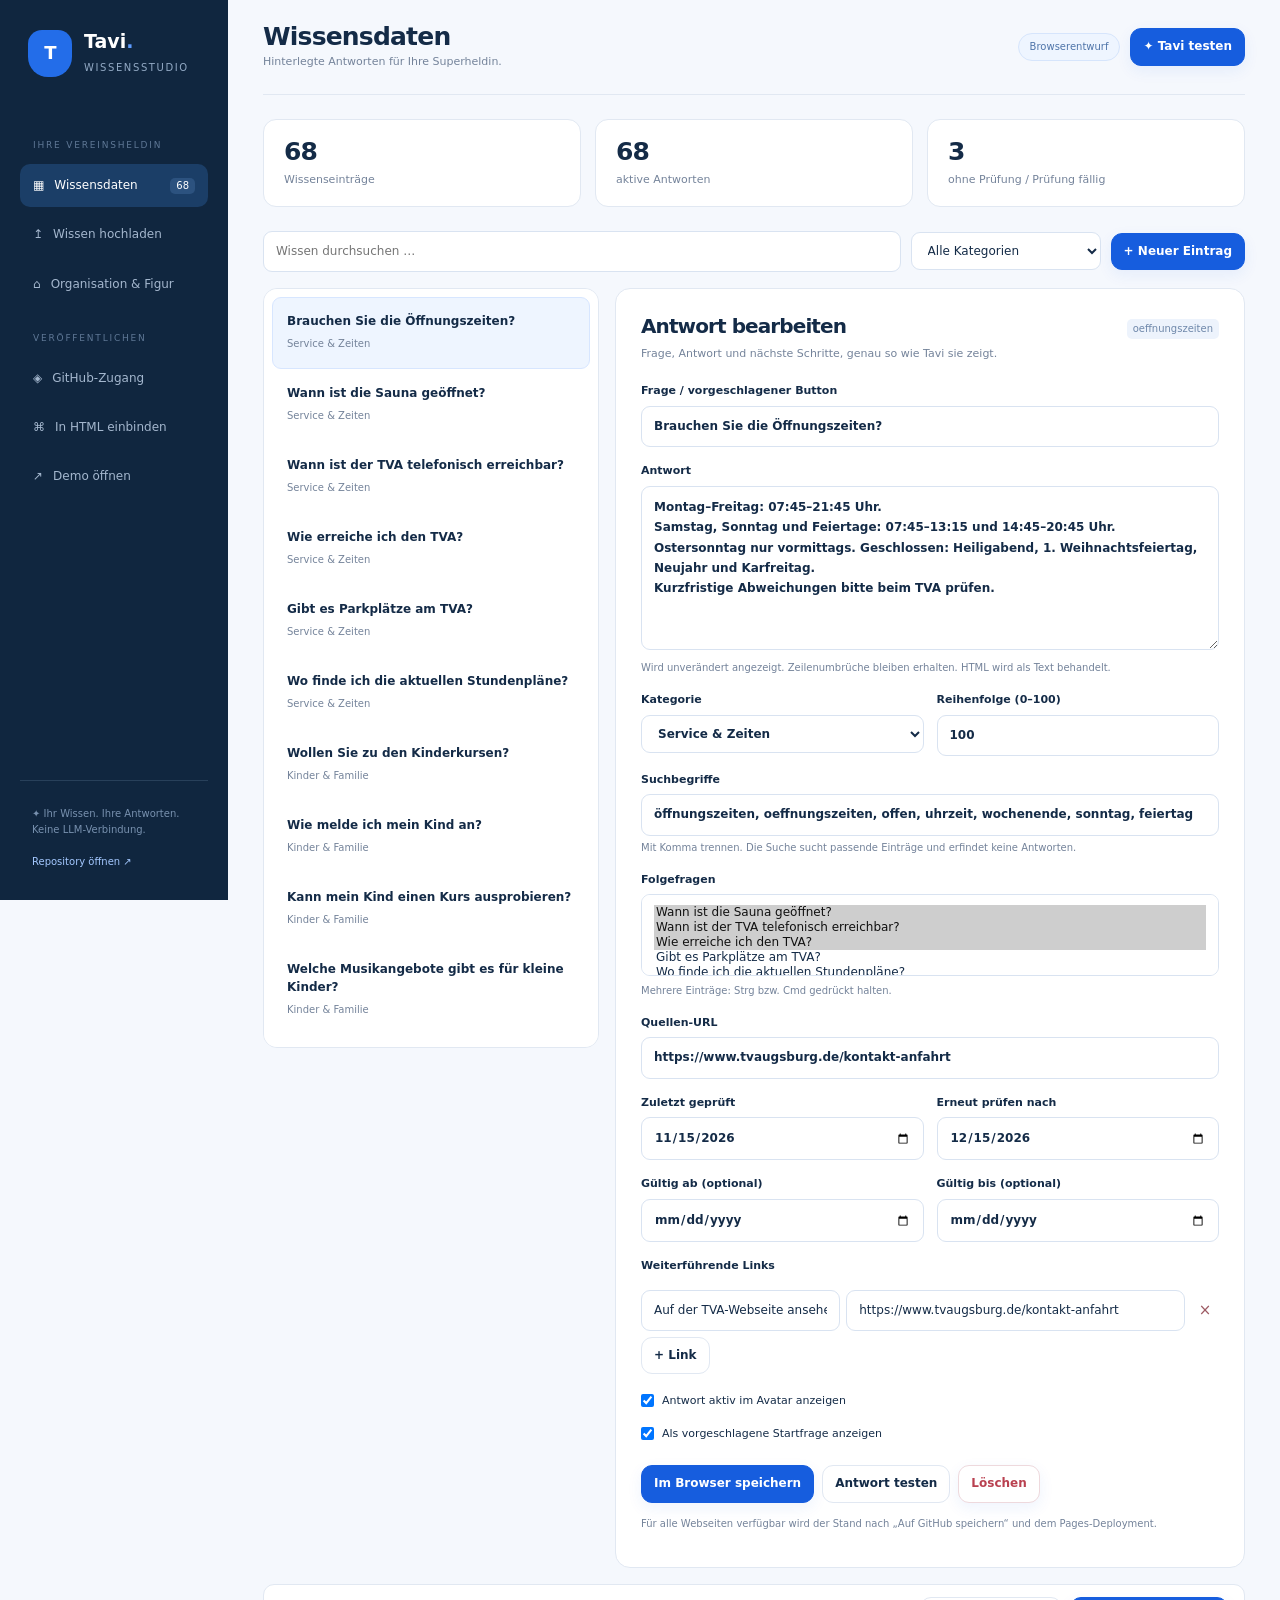
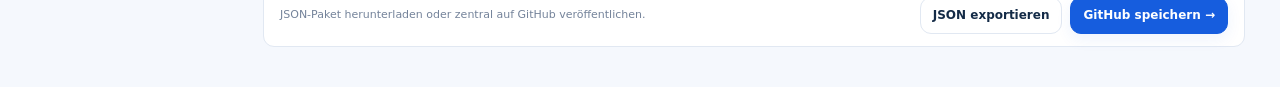
==== admin.html @ c57b348d "Strengthen only Tavi's walking colors and opacity while preserving the standing artwork" ====
<!doctype html>
<html lang="de"><head><meta charset="utf-8"><meta name="viewport" content="width=device-width,initial-scale=1"><meta name="theme-color" content="#10263f"><meta name="referrer" content="no-referrer"><meta name="robots" content="noindex,nofollow"><title>Tavi · Wissensstudio</title><link rel="stylesheet" href="app.css"><script defer src="knowledge-core.js"></script><script defer src="knowledge/tva.bundle.js"></script><script defer src="github-publisher.js"></script><script defer src="avatar.js?v=tavi-motion-10" data-manual="true"></script><script defer src="admin.js"></script></head><body>
<div class="studio"><aside class="sidebar"><a class="brand" href="index.html"><span class="brandmark">T</span><span><strong>Tavi<span style="color:#5e9cff">.</span></strong><small>Wissensstudio</small></span></a><div class="side-label">Ihre Vereinsheldin</div><button class="sidebtn active" data-tab="knowledge">▦ <span>Wissensdaten</span><span class="count" id="side-count">68</span></button><button class="sidebtn" data-tab="import">↥ <span>Wissen hochladen</span></button><button class="sidebtn" data-tab="organization">⌂ <span>Organisation & Figur</span></button><div class="side-label">Veröffentlichen</div><button class="sidebtn" data-tab="github">◈ <span>GitHub-Zugang</span></button><button class="sidebtn" data-tab="embed">⌘ <span>In HTML einbinden</span></button><a class="sidebtn" href="index.html">↗ <span>Demo öffnen</span></a><div class="sidebottom">✦ Ihr Wissen. Ihre Antworten.<br>Keine LLM-Verbindung.<br><br><a href="https://github.com/galgental9ps-png/chatavatar-databank" target="_blank" rel="noopener noreferrer">Repository öffnen ↗</a></div></aside>
<main class="studiomain"><header class="studiohead"><div><h1 id="view-title">Wissensdaten</h1><p>Hinterlegte Antworten für Ihre Superheldin.</p></div><div style="display:flex;align-items:center;gap:10px"><span class="status" id="save-status">Browserentwurf</span><button class="btn small" id="open-preview">✦ Tavi testen</button></div></header>
<div class="notice draft-banner" id="draft-banner" hidden><span>Ein gespeicherter Browserentwurf ist vorhanden.</span><button class="btn small secondary" id="restore-draft">Wiederherstellen</button><button class="btn small secondary" id="discard-draft">Verwerfen</button></div><div class="notice warn" id="startup-warning" hidden></div>
<section class="view" data-view="knowledge"><div class="studio-stats"><div class="metric"><strong id="total-count">–</strong><small>Wissenseinträge</small></div><div class="metric"><strong id="active-count">–</strong><small>aktive Antworten</small></div><div class="metric"><strong id="review-count">–</strong><small>ohne Prüfung / Prüfung fällig</small></div></div>
<div class="toolbar"><input id="entry-search" type="search" placeholder="Wissen durchsuchen …" aria-label="Wissen durchsuchen"><select id="category-filter" aria-label="Kategorie filtern"></select><button class="btn small" id="new-entry">+ Neuer Eintrag</button></div><div class="editor-grid"><div class="entry-list" id="entry-list" aria-label="Wissenseinträge"></div><div class="card"><form class="entryform" id="entry-form"><div style="display:flex;align-items:center;justify-content:space-between;gap:12px"><h2>Antwort bearbeiten</h2><span class="tag" id="entry-id"></span></div><p class="micro" style="margin-bottom:20px">Frage, Antwort und nächste Schritte, genau so wie Tavi sie zeigt.</p>
<label>Frage / vorgeschlagener Button<input class="field" name="question" maxlength="220" required></label><label>Antwort<textarea class="field" name="answer" maxlength="12000" required rows="7"></textarea><span class="hint">Wird unverändert angezeigt. Zeilenumbrüche bleiben erhalten. HTML wird als Text behandelt.</span></label><div class="row"><label>Kategorie<select name="category" class="field"></select></label><label>Reihenfolge (0–100)<input class="field" name="priority" type="number" min="0" max="100"></label></div><label>Suchbegriffe<input class="field" name="keywords" placeholder="Kinder, Anmeldung, Schnuppern"><span class="hint">Mit Komma trennen. Die Suche sucht passende Einträge und erfindet keine Antworten.</span></label><label>Folgefragen<select class="field" name="suggestions" multiple size="4"></select><span class="hint">Mehrere Einträge: Strg bzw. Cmd gedrückt halten.</span></label><label>Quellen-URL<input class="field" name="sourceUrl" type="url" placeholder="https://…"></label><div class="row"><label>Zuletzt geprüft<input class="field" name="verifiedAt" type="date"></label><label>Erneut prüfen nach<input class="field" name="reviewAfter" type="date"></label></div><div class="row"><label>Gültig ab (optional)<input class="field" name="validFrom" type="date"></label><label>Gültig bis (optional)<input class="field" name="validUntil" type="date"></label></div><label>Weiterführende Links</label><div id="entry-links"></div><button class="btn small secondary" type="button" id="add-link">+ Link</button><label class="check" style="margin-top:18px"><input type="checkbox" name="enabled"> Antwort aktiv im Avatar anzeigen</label><label class="check"><input type="checkbox" name="featured"> Als vorgeschlagene Startfrage anzeigen</label><div class="formactions"><button class="btn small" type="submit">Im Browser speichern</button><button class="btn small secondary" id="test-entry" type="button">Antwort testen</button><button class="btn small danger" id="delete-entry" type="button">Löschen</button></div><p class="hint" style="margin-top:13px">Für alle Webseiten verfügbar wird der Stand nach „Auf GitHub speichern“ und dem Pages-Deployment.</p></form></div></div><div class="previewbar"><span>JSON-Paket herunterladen oder zentral auf GitHub veröffentlichen.</span><div style="display:flex;gap:8px"><button class="btn small secondary" id="export-knowledge">JSON exportieren</button><button class="btn small" data-goto="github">GitHub speichern →</button></div></div></section>
<section class="view" data-view="import" hidden><div class="card widecard"><p class="kicker">Ihr Wissen kommt hier rein</p><h2>Wissensdaten hochladen</h2><p>Laden Sie ein von ChatGPT vorbereitetes Wissenspaket oder eigene Inhalte. Alles wird zunächst lokal im Browser verarbeitet.</p><label class="importzone" id="drop-zone"><span>↥</span><strong>Datei hier ablegen oder auswählen</strong><small>JSON · Markdown · TXT · CSV, maximal 4 MB je Datei</small><input id="import-file" type="file" accept=".json,.md,.markdown,.txt,.csv" multiple></label><div class="notice">Ein JSON-Paket ersetzt den aktuellen Entwurf. Markdown, TXT und CSV ergänzen neue Einträge in „Importierte Inhalte“. Diese sind zunächst deaktiviert: Prüfen und aktivieren Sie sie im Editor.</div><h3>So versteht Tavi Ihre Texte</h3><p>Markdown: Jede Überschrift wird eine Frage; der folgende Text wird die Antwort. CSV braucht die Spalten <strong>Frage</strong> und <strong>Antwort</strong>, optional <strong>Quelle</strong>. JSON bietet das komplette Paket mit Kategorien, Folgefragen und Quellen.</p><p>PDF und Word bitte zuerst als Text exportieren. Die Schnittstelle liest keine beliebigen Dokumente mit KI aus.</p><div class="actions"><a class="btn secondary small" href="knowledge/import-vorlage.md" download>Markdown-Vorlage ↓</a><a class="btn secondary small" href="knowledge/import-vorlage.csv" download>CSV-Vorlage ↓</a><a class="btn secondary small" href="knowledge/firma-vorlage.json" download>Firmenpaket-Vorlage ↓</a><a class="btn secondary small" href="docs/WISSEN-ERSTELLEN.md" download>Auftrag für ChatGPT ↓</a></div><h3>Wissenspaket als Rohdaten bearbeiten</h3><p>Für komplette, bereits vorbereitete JSON-Pakete. Es wird vor der Übernahme validiert.</p><label class="micro" for="raw-json">JSON-Wissenspaket</label><textarea id="raw-json" class="field" rows="9" spellcheck="false" placeholder='{"schemaVersion":1,…}'></textarea><div class="actions"><button class="btn small secondary" id="load-raw">Aktuelles JSON einfügen</button><button class="btn small" id="apply-raw">JSON übernehmen</button></div></div></section>
<section class="view" data-view="organization" hidden><div class="card widecard"><p class="kicker">Für Vereine und Unternehmen</p><h2>Organisation & Figur</h2><p>Jedes Wissenspaket bringt Namen, Begrüßung, Kategorien und passende Antworten mit.</p><form id="organization-form" class="settings-form"><div class="row"><label>Name der Organisation<input class="field" name="name" required maxlength="200"></label><label>Kurzname<input class="field" name="shortName" required maxlength="40"></label></div><label>Offizielle Webseite<input class="field" name="website" type="url"></label><div class="row"><label>Name der Heldin<input class="field" name="avatarName" required maxlength="80"></label><label>Untertitel<input class="field" name="subtitle" maxlength="120"></label></div><label>Oberflächenfarbe<input class="field" name="color" type="color" style="height:44px;width:100px"></label><p class="hint">Die TVA-Figur selbst ist in den Vereinsfarben Blau und Weiß gestaltet.</p><label>Begrüßung<textarea class="field" name="greeting" rows="3" maxlength="1000"></textarea></label><label>Text, wenn kein passendes Wissen gefunden wird<textarea class="field" name="fallback" rows="3" maxlength="1000"></textarea></label><button class="btn small" type="submit">Organisation im Browser speichern</button></form><h3>Eigene Kategorie ergänzen</h3><form id="new-category-form" style="display:flex;gap:10px"><input class="field" name="label" required placeholder="z. B. Veranstaltungen" maxlength="80" aria-label="Name der neuen Kategorie"><button class="btn small" type="submit">Hinzufügen</button></form></div></section>
<section class="view" data-view="github" hidden><div class="splitcards"><div class="card"><p class="kicker">Zentral für alle Einbindungen</p><h2>GitHub-Zugang</h2><p>Die Verwaltungsseite ist ein statischer Editor. Erst Ihr GitHub-Zugang erlaubt es, den zentralen Wissensstand zu verändern. Webseitenbesucher können keine Daten überschreiben.</p><form id="github-form" class="settings-form"><label>Repository<input class="field" id="github-repo" value="galgental9ps-png/chatavatar-databank" required autocomplete="off" spellcheck="false"></label><label>Branch<input class="field" id="github-branch" value="main" required autocomplete="off" spellcheck="false"></label><label>GitHub-Zugangstoken<input class="field" id="github-token" type="password" required autocomplete="off" spellcheck="false" placeholder="Fine-grained Personal Access Token"><span class="hint">Nur für dieses Repository, Berechtigung „Contents: Read and write“. Der Token bleibt nur im Arbeitsspeicher und wird beim Trennen bzw. Schließen der Seite verworfen.</span></label><div class="formactions"><button class="btn small" type="submit">Verbinden & GitHub laden</button><button class="btn small secondary" type="button" id="disconnect-github">Trennen</button></div></form><div class="notice" id="github-status">Noch nicht verbunden. Ihr lokaler Entwurf ist unabhängig davon bearbeitbar.</div><button class="btn" id="publish-github" disabled>Auf GitHub speichern ↗</button><p class="hint" style="margin-top:12px">Schreibt JSON und Offlinepaket gemeinsam in einen Commit. Danach benötigt GitHub Pages Zeit für die Veröffentlichung. Bereits offene Webseiten bitte neu laden.</p></div><div class="card"><h2>Einmal einrichten</h2><ol class="helpsteps"><li><span class="stepnum">1</span><span>In GitHub einen <a href="https://github.com/settings/personal-access-tokens/new" target="_blank" rel="noopener noreferrer">Fine-grained Personal Access Token</a> anlegen. Nur „chatavatar-databank“ auswählen und unter Repository permissions „Contents: Read and write“ setzen.</span></li><li><span class="stepnum">2</span><span>Hier verbinden. Dabei wird die aktuelle Wissensdatei geladen. Vorhandene lokale Änderungen können Sie zuvor als JSON sichern.</span></li><li><span class="stepnum">3</span><span>Wissen bearbeiten oder importieren, Antworten testen und „Auf GitHub speichern“ anklicken.</span></li><li><span class="stepnum">4</span><span>Unter <a href="https://github.com/galgental9ps-png/chatavatar-databank/settings/pages" target="_blank" rel="noopener noreferrer">Repository → Settings → Pages</a> als Quelle <strong>GitHub Actions</strong> wählen. Der mitgelieferte Pages-Workflow veröffentlicht nach erfolgreichen Tests bei jedem Push auf <strong>main</strong>. Danach den von GitHub angezeigten Seitenlink benutzen.</span></li></ol><div class="notice warn">Diese Datenbank ist öffentlich. Veröffentlichen Sie hier ausschließlich Antworten und Dateien, die Websitebesucher lesen dürfen. Der GitHub-Token bleibt im Arbeitsspeicher des Editors; er gehört niemals in den Einbindungscode.</div><p class="micro">Sie können das JSON auch exportieren und über GitHubs Dateiupload austauschen. Für einen lokalen Start ist kein Token erforderlich.</p><a class="btn small secondary" href="https://github.com/galgental9ps-png/chatavatar-databank/upload/main/knowledge" target="_blank" rel="noopener noreferrer">Datei auf GitHub hochladen ↗</a></div></div></section>
<section class="view" data-view="embed" hidden><div class="card widecard"><p class="kicker">Eine Schnittstelle, viele Webseiten</p><h2>Die Heldin in HTML einbinden</h2><p>Geben Sie die öffentliche Basisadresse Ihres bereitgestellten Chatavatar-Ordners ein. Der abschließende Schrägstrich wird automatisch ergänzt.</p><label class="micro" for="embed-base">Öffentliche Basis-URL</label><input class="field" id="embed-base" type="url" value="https://galgental9ps-png.github.io/chatavatar-databank/"><p class="hint">Erst nach aktiviertem GitHub Pages erreichbar. Alternativ können Sie den Ordner auf Ihrem eigenen Webserver hosten.</p><h3>Vor dem schließenden &lt;/body&gt; einfügen</h3><pre class="helpcopy" id="embed-snippet"></pre><button class="btn small" id="copy-embed">Code kopieren</button><h3>Wissensdatei und Schnittstelle</h3><p>Standardmäßig lädt das Widget <code>knowledge/tva.json</code> relativ zum Script. Eine andere Organisation binden Sie mit <code>data-knowledge="https://…/firma.json"</code> ein. Die JSON-Datei muss öffentlich lesbar sein; bei einer anderen Domain muss der Server CORS erlauben.</p><pre class="helpcopy" id="embed-custom"></pre><h3>Direkt in JavaScript steuern</h3><pre class="helpcopy">// Nach dem Laden:
ChatAvatar.instance.open();
ChatAvatar.instance.answer('oeffnungszeiten');
// Eigenes geprüftes Paket in der laufenden Figur testen:
ChatAvatar.instance.setKnowledge(meinWissenspaket);</pre><p>Die Figur nutzt Shadow DOM und verändert keine Styles Ihrer Webseite. Sie ist ziehbar, läuft am unteren Seitenrand, zeigt Sprechblasen und stoppt beim geöffneten Antwortfenster. „Pause“, Ausblenden und reduzierte Bewegung werden unterstützt.</p><div class="actions"><a class="btn secondary small" href="embed-beispiel.html" target="_blank">Einbindungsbeispiel öffnen ↗</a><a class="btn secondary small" href="https://github.com/galgental9ps-png/chatavatar-databank/archive/refs/heads/main.zip">Gesamten Ordner laden ↓</a></div></div></section>
</main></div><div class="toast" id="toast" role="status" hidden></div></body></html>
---- app.css ----
:root{--blue:#165dde;--navy:#142b47;--muted:#74839a;--line:#e1e8f2;--bg:#f5f8fd;--white:#fff;font:15px/1.6 Inter,"Segoe UI",system-ui,sans-serif;color:var(--navy);background:var(--bg);font-synthesis:none}*{box-sizing:border-box}body{margin:0}button,input,textarea,select{font:inherit}a{color:var(--blue)}button,a,input,select,textarea{-webkit-tap-highlight-color:transparent}button{cursor:pointer}button:disabled{opacity:.55;cursor:wait}button:focus-visible,a:focus-visible,input:focus-visible,textarea:focus-visible,select:focus-visible{outline:3px solid #8ab8ff;outline-offset:3px}button{border:0}a{text-decoration:none}[hidden]{display:none!important}.wrap{width:min(1160px,calc(100% - 64px));margin:auto}.topbar{height:94px;display:flex;align-items:center;justify-content:space-between;border-bottom:1px solid var(--line)}.brand{display:flex;align-items:center;gap:12px;color:var(--navy)}.brandmark{width:44px;height:47px;display:grid;place-items:center;border-radius:14px 14px 20px 20px;background:var(--blue);color:white;font-weight:950;font-size:18px;letter-spacing:-1px}.brand strong{display:block;font-size:19px;line-height:1.25}.brand small{font-size:10px;color:var(--muted);letter-spacing:1.6px;text-transform:uppercase}.nav{display:flex;align-items:center;gap:28px;font-size:13px;color:var(--muted)}.nav a{color:inherit}.nav a:hover,.nav a.active{color:var(--blue)}.nav .navcta{padding:10px 16px;border:1px solid #cbdcf8;border-radius:11px;color:var(--blue);font-weight:600}.hero{display:grid;grid-template-columns:1.12fr 1fr;gap:35px;align-items:center;padding:73px 0 55px;min-height:600px}.pill{display:inline-flex;align-items:center;gap:7px;font-size:11px;font-weight:700;color:var(--blue);background:#e8f0ff;border:1px solid #dbe7ff;border-radius:100px;padding:6px 12px}.dot{width:6px;height:6px;border-radius:50%;background:var(--blue)}h1,h2,h3,p{margin-top:0}h1{font-size:clamp(42px,4.6vw,66px);line-height:1.08;letter-spacing:-2.8px;margin:22px 0}h1 em{font-style:normal;color:var(--blue)}.lead{font-size:16px;line-height:1.8;max-width:480px;color:#718198}.actions{display:flex;gap:12px;align-items:center;flex-wrap:wrap;margin-top:28px}.btn{display:inline-flex;justify-content:center;align-items:center;gap:9px;border-radius:11px;padding:12px 18px;font-weight:650;font-size:13px;background:var(--blue);color:white;border:1px solid var(--blue);box-shadow:0 5px 15px #165dde13}.btn:hover{filter:brightness(.96)}.btn.secondary{background:white;color:var(--navy);border:1px solid var(--line);box-shadow:none}.btn.ghost{color:var(--blue);background:transparent;border-color:#d6e4fb;box-shadow:none}.btn.small{padding:8px 12px;font-size:12px}.btn.danger{background:white;color:#b94150;border-color:#eed9dd}.micro{color:var(--muted);font-size:11px}.hero .micro{margin-top:19px;display:flex;align-items:center;gap:8px}.scene{position:relative;height:430px;display:grid;place-items:center;background:radial-gradient(ellipse,#e2eeff,transparent 70%);isolation:isolate}.orbit{position:absolute;border:1px solid #d5e4fc;border-radius:50%;width:350px;height:350px}.orbit:after{content:"";position:absolute;inset:38px;border:1px dashed #c7dcfc;border-radius:50%}.hero-mascot{width:345px;height:345px;background:url(assets/tva-heldin.png) no-repeat 0 0/400% 400%;position:relative;z-index:1;filter:drop-shadow(0 18px 20px #25559314)}.float{position:absolute;z-index:2;display:flex;align-items:center;gap:10px;padding:13px 15px;background:#ffffffed;border:1px solid #dfe8f6;border-radius:14px;box-shadow:0 14px 35px #183d7510;max-width:260px;font-size:12px;font-weight:600}.float.one{top:38px;left:-17px}.float.two{right:-6px;bottom:63px}.float.three{left:4px;bottom:29px;box-shadow:none;background:var(--navy);border:0;color:white;font-size:10px;letter-spacing:.4px}.float i{font-style:normal;color:var(--blue);font-size:18px;background:#eaf2ff;padding:4px 9px;border-radius:8px}.float small{display:block;color:var(--muted);font-size:10px;font-weight:400}.scene-spark{position:absolute;right:50px;top:40px;color:#82b2fa;font-size:35px}.stats{border-block:1px solid var(--line);display:grid;grid-template-columns:repeat(4,1fr);padding:22px 0;margin-bottom:58px}.stat{padding-left:22px;border-right:1px solid var(--line)}.stat:first-child{padding-left:0}.stat:last-child{border:0}.stat strong{font-size:24px;letter-spacing:-.6px}.stat span{display:block;color:var(--muted);font-size:11px}.sectionhead{display:flex;justify-content:space-between;align-items:end;gap:15px;margin-bottom:24px}.kicker{color:var(--blue);text-transform:uppercase;font-size:10px;letter-spacing:1.8px;font-weight:800;margin-bottom:9px}h2{font-size:30px;letter-spacing:-.9px;line-height:1.2;margin-bottom:9px}.sectionhead p{color:var(--muted);font-size:13px;margin-bottom:0}.topics{display:grid;grid-template-columns:repeat(3,1fr);gap:14px;margin-bottom:60px}.topic{padding:23px;background:white;border:1px solid var(--line);border-radius:17px;text-align:left;color:var(--navy);position:relative;min-height:145px}.topic:hover{border-color:#93b9f8;box-shadow:0 7px 25px #165dde09;transform:translateY(-2px)}.topic-icon{width:34px;height:34px;display:grid;place-items:center;color:var(--blue);background:#edf4ff;border-radius:10px;font-size:18px;margin-bottom:15px}.topic strong{font-size:14px;display:block}.topic small{font-size:11px;color:var(--muted)}.topic .arrow{position:absolute;right:22px;top:27px;color:#a5b4c8}.embed-section{display:grid;grid-template-columns:.85fr 1.15fr;gap:50px;background:var(--navy);color:white;border-radius:22px;padding:36px;margin-bottom:54px}.embed-section h2{font-size:27px}.embed-section p{font-size:13px;color:#aebfd4}.embed-section .kicker{color:#8dbbff}.embed-section a{color:#a6c9ff}.codebox{background:#0e2039;border:1px solid #2b425f;border-radius:13px;padding:19px;display:flex;flex-direction:column;justify-content:center;gap:12px;min-width:0}.codebox pre{white-space:pre-wrap;word-break:break-all;color:#b7d3ff;font:12px/1.9 ui-monospace,SFMono-Regular,monospace;margin:0}.codebox button{align-self:start;color:#b7d3ff;border:1px solid #3c5574;background:#1b3352;border-radius:7px;padding:5px 10px;font-size:10px}.sitefoot{display:flex;align-items:center;justify-content:space-between;gap:20px;padding-bottom:38px;color:var(--muted);font-size:11px}.sitefoot a{color:var(--muted)}
/* Knowledge studio */
.studio{display:flex;min-height:100vh}.sidebar{position:fixed;inset:0 auto 0 0;width:228px;background:#10263f;color:#aec0d6;padding:30px 20px;display:flex;flex-direction:column;z-index:10}.sidebar .brand{color:white;margin:0 8px 38px}.sidebar .brandmark{background:#236de9}.sidebar .brand small{color:#93aac5}.side-label{font-size:9px;letter-spacing:1.8px;text-transform:uppercase;color:#5f7896;margin:22px 13px 9px}.sidebtn{display:flex;align-items:center;gap:10px;width:100%;padding:12px 13px;background:transparent;color:#a4b7ce;text-align:left;font-size:12px;border-radius:10px;margin:3px 0}.sidebtn.active{background:#1b3e67;color:#fff}.sidebtn:hover{background:#1a3656;color:white}.sidebtn .count{font-size:10px;margin-left:auto;border-radius:5px;background:#2c527f;padding:0 6px}.sidebottom{margin-top:auto;font-size:10px;color:#7891af;padding:25px 12px 0;border-top:1px solid #28405a}.sidebottom a{color:#a4c8ff}.studiomain{margin-left:228px;width:calc(100% - 228px);padding:0 35px 40px}.studiohead{height:95px;border-bottom:1px solid var(--line);display:flex;justify-content:space-between;align-items:center;gap:15px}.studiohead h1{font-size:25px;letter-spacing:-.8px;margin:0}.studiohead p{font-size:11px;color:var(--muted);margin:3px 0 0}.status{border:1px solid #d6e5fc;color:#4e74a9;background:#eef5ff;border-radius:20px;padding:5px 11px;font-size:10px;white-space:nowrap}.studio-stats{display:grid;grid-template-columns:repeat(3,1fr);gap:14px;margin:24px 0}.metric{background:white;border:1px solid var(--line);border-radius:13px;padding:17px 20px}.metric strong{font-size:25px;line-height:1.2;letter-spacing:-1px}.metric small{font-size:11px;color:var(--muted);display:block;margin-top:4px}.toolbar{display:flex;gap:10px;align-items:center;margin:0 0 16px}.toolbar input{flex:1;min-width:0}.field,select,input[type=search]{background:#fff;border:1px solid #d9e3f1;border-radius:9px;padding:10px 12px;color:var(--navy);width:100%;font-size:12px}.toolbar select{width:190px}.editor-grid{display:grid;grid-template-columns:minmax(220px,.8fr) minmax(350px,1.5fr);gap:16px;align-items:start}.entry-list{background:white;border:1px solid var(--line);border-radius:14px;padding:8px;max-height:760px;overflow-y:auto;scrollbar-width:thin}.entry-item{display:block;width:100%;padding:14px;border-radius:9px;text-align:left;background:transparent;color:var(--navy);border:1px solid transparent}.entry-item.active{background:#eef5ff;border-color:#d7e6ff}.entry-item:hover{background:#f6f9ff}.entry-item strong{display:block;font-size:12px;line-height:1.5}.entry-item small{font-size:10px;color:var(--muted)}.entry-item .draft{color:#b47d28}.card{background:white;border:1px solid var(--line);border-radius:15px;padding:25px}.card h2{font-size:20px;margin-bottom:7px}.card h3{font-size:15px;margin:22px 0 8px}.card>p{font-size:12px;color:var(--muted);line-height:1.8}.entryform label,.settings-form label{display:block;font-size:11px;font-weight:600;margin-bottom:15px}.entryform input,.entryform textarea,.entryform select,.settings-form input,.settings-form textarea,.settings-form select{margin-top:6px}.entryform textarea{resize:vertical;min-height:150px;line-height:1.7}.entryform .row,.settings-form .row{display:grid;grid-template-columns:1fr 1fr;gap:13px}.hint{font-size:10px;color:var(--muted);font-weight:400;display:block;margin-top:4px}.check{display:flex!important;align-items:center;gap:8px;font-weight:500!important}.check input{margin:0!important;width:auto!important}.formactions{display:flex;gap:8px;flex-wrap:wrap;padding-top:8px}.link-row{display:grid;grid-template-columns:1fr 1.7fr 28px;gap:6px;align-items:center;margin-bottom:6px}.link-row input{margin:0}.link-row button{background:transparent;color:#9d5a63}.notice{padding:13px 16px;border:1px solid #cfdef4;background:#edf4ff;border-radius:10px;font-size:11px;line-height:1.7;margin:15px 0;color:#426590}.notice.warn{background:#fff8e8;border-color:#efe0bb;color:#8f6d25}.importzone{display:block;cursor:pointer;text-align:center;padding:35px 20px;border:2px dashed #c8daf6;background:#f8fbff;border-radius:14px;margin:22px 0}.importzone span{font-size:32px;color:var(--blue);display:block}.importzone strong{display:block;font-size:14px}.importzone small{font-size:11px;color:var(--muted)}.importzone input{display:block;width:100%;margin-top:15px;font-size:11px}.helpsteps{display:grid;gap:13px;padding:0;list-style:none;margin:25px 0}.helpsteps li{display:flex;align-items:start;gap:12px;font-size:12px;color:#60758e}.stepnum{flex-shrink:0;display:grid;place-items:center;width:25px;height:25px;border-radius:8px;background:#eaf2ff;color:var(--blue);font-weight:700}.helpcopy{font:12px/1.8 ui-monospace,monospace;white-space:pre-wrap;word-break:break-all;background:#f2f6fc;padding:17px;border:1px solid var(--line);border-radius:10px}.toast{position:fixed;top:18px;left:50%;transform:translateX(-50%);z-index:2147483000;padding:13px 20px;background:#173451;color:white;border:1px solid #416588;border-radius:12px;box-shadow:0 10px 40px #10263f22;font-size:12px;max-width:min(650px,90vw)}.toast.error{background:#7c3140}.widecard{max-width:900px}.splitcards{display:grid;grid-template-columns:1fr 1fr;gap:18px}.studiomain .view{padding-top:24px}.studiomain .view[data-view=knowledge]{padding-top:0}.previewbar{display:flex;align-items:center;justify-content:space-between;gap:12px;border:1px solid var(--line);border-radius:11px;padding:12px 16px;background:white;margin-top:16px;font-size:11px;color:var(--muted)}.empty-list{padding:20px;font-size:12px;color:var(--muted)}.draft-banner{display:flex;align-items:center;gap:12px}.draft-banner span{flex:1}.tag{display:inline-block;font-size:10px;padding:2px 6px;background:#edf3fc;border-radius:5px;color:#6f88aa}
@media(min-width:1400px){.studiomain{max-width:1450px;margin-inline:auto;padding-left:263px;width:100%}}@media(max-width:1050px){.wrap{width:calc(100% - 44px)}.hero{gap:0}.float.one{left:5px}.float.two{right:0}.hero-mascot{width:300px;height:300px}.scene{height:410px}.orbit{width:300px;height:300px}.sidebar{width:190px;padding-inline:13px}.studiomain{margin-left:190px;width:calc(100% - 190px);padding-inline:22px}.editor-grid{grid-template-columns:220px 1fr;gap:12px}.card{padding:19px}.toolbar select{width:145px}.entryform .row{grid-template-columns:1fr}.splitcards{grid-template-columns:1fr}}
@media(max-width:760px){.wrap{width:calc(100% - 34px)}.topbar{height:78px}.nav{gap:15px;font-size:11px}.nav .navcta{padding:8px 10px}.hero{grid-template-columns:1fr;padding:42px 0 25px;gap:10px}h1{letter-spacing:-2px;font-size:49px}.hero .lead{font-size:14px}.scene{height:340px;max-width:440px;width:100%;margin:auto}.hero-mascot{width:290px;height:290px}.float.one{top:15px;left:0}.float.two{bottom:40px;right:0}.float.three{left:12px;bottom:8px}.stats{grid-template-columns:1fr 1fr;gap:20px;margin-bottom:35px}.stat:nth-child(2){border:0}.stat:nth-child(3){padding-left:0}.topics{grid-template-columns:1fr 1fr;gap:10px;margin-bottom:35px}.topic{padding:17px;min-height:136px}.topic strong{font-size:12px}.sectionhead{align-items:start}h2{font-size:25px}.sectionhead p{font-size:11px}.embed-section{grid-template-columns:1fr;padding:25px;gap:15px}.sitefoot{display:block;font-size:10px;padding-bottom:150px}.sitefoot div{margin-top:8px}.sidebar{position:relative;width:100%;padding:15px;display:flex;flex-direction:row;flex-wrap:wrap;gap:4px;align-items:center}.sidebar .brand{margin:0 auto 10px 0;width:100%}.side-label,.sidebottom{display:none}.sidebtn{width:auto;padding:9px;font-size:10px;gap:5px;margin:0}.sidebtn .count{display:none}.studio{display:block}.studiomain{margin-left:0;width:100%;padding:0 15px 150px}.studiohead{height:85px}.studiohead h1{font-size:21px}.studiohead .btn{padding:8px 10px;font-size:10px}.studio-stats{gap:8px;margin:17px 0}.metric{padding:14px 12px}.metric strong{font-size:22px}.metric small{font-size:9px}.toolbar{flex-wrap:wrap;gap:8px}.toolbar input{flex-basis:55%}.toolbar select{width:calc(45% - 8px)}.toolbar .btn{width:100%}.editor-grid{grid-template-columns:1fr}.entry-list{max-height:250px}.entryform .row,.settings-form .row{grid-template-columns:1fr}.previewbar{align-items:start}.splitcards{grid-template-columns:1fr}.draft-banner{align-items:start;flex-wrap:wrap}}
@media(prefers-reduced-motion:reduce){*{scroll-behavior:auto!important;transition:none!important;animation:none!important}}


.hero-mascot{background-image:url(assets/tva-poses-v2.webp)}.motion-demo{display:flex;gap:9px;flex-wrap:wrap;margin-top:18px}.motion-hint{font-size:11px;line-height:1.7;color:var(--muted);max-width:420px;margin-top:12px}
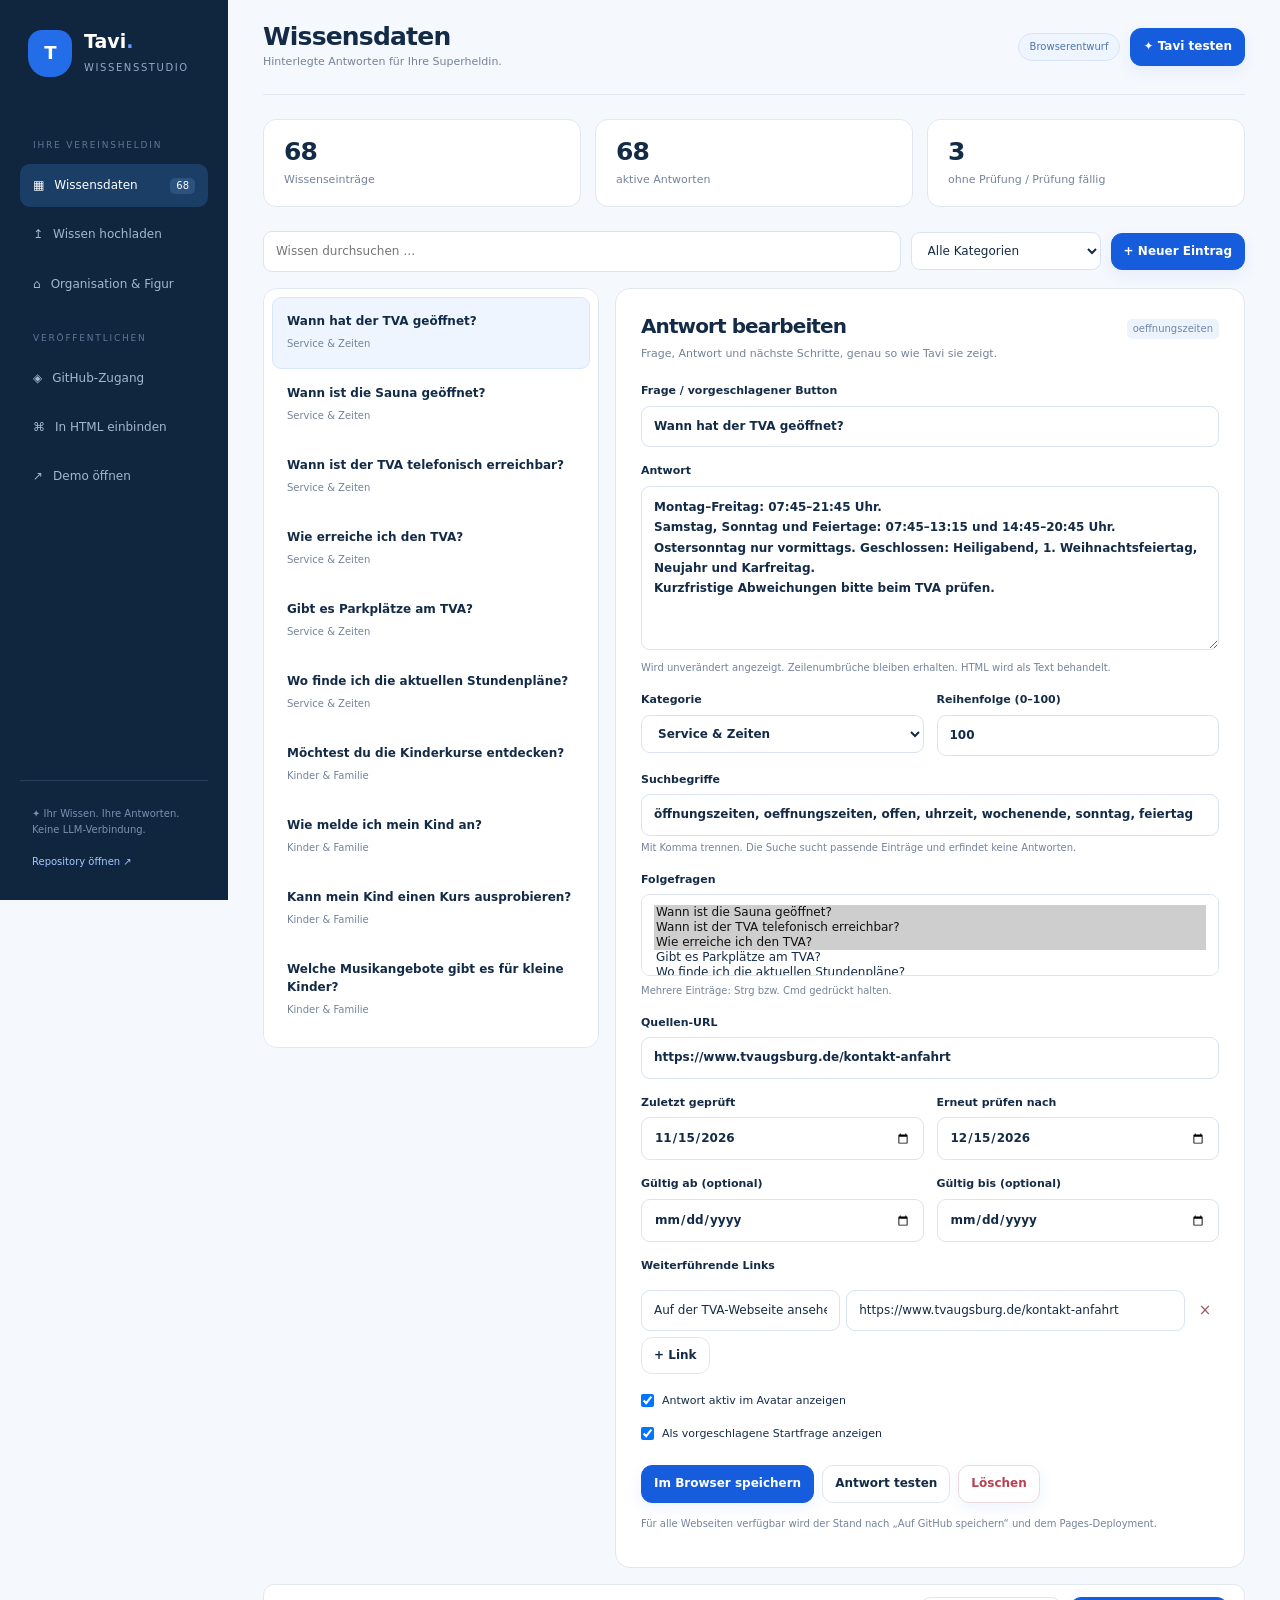
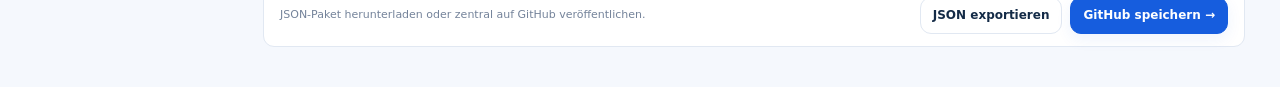
==== commit 91902828: "Make Tavi a friendlier children's companion with 80 asides and livelier movement" ====
--- a/admin.html
+++ b/admin.html
@@ -1,5 +1,5 @@
 <!doctype html>
-<html lang="de"><head><meta charset="utf-8"><meta name="viewport" content="width=device-width,initial-scale=1"><meta name="theme-color" content="#10263f"><meta name="referrer" content="no-referrer"><meta name="robots" content="noindex,nofollow"><title>Tavi · Wissensstudio</title><link rel="stylesheet" href="app.css"><script defer src="knowledge-core.js"></script><script defer src="knowledge/tva.bundle.js"></script><script defer src="github-publisher.js"></script><script defer src="avatar.js?v=tavi-motion-10" data-manual="true"></script><script defer src="admin.js"></script></head><body>
+<html lang="de"><head><meta charset="utf-8"><meta name="viewport" content="width=device-width,initial-scale=1"><meta name="theme-color" content="#10263f"><meta name="referrer" content="no-referrer"><meta name="robots" content="noindex,nofollow"><title>Tavi · Wissensstudio</title><link rel="stylesheet" href="app.css"><script defer src="knowledge-core.js"></script><script defer src="knowledge/tva.bundle.js"></script><script defer src="github-publisher.js"></script><script defer src="avatar.js?v=tavi-motion-16" data-manual="true"></script><script defer src="admin.js"></script></head><body>
 <div class="studio"><aside class="sidebar"><a class="brand" href="index.html"><span class="brandmark">T</span><span><strong>Tavi<span style="color:#5e9cff">.</span></strong><small>Wissensstudio</small></span></a><div class="side-label">Ihre Vereinsheldin</div><button class="sidebtn active" data-tab="knowledge">▦ <span>Wissensdaten</span><span class="count" id="side-count">68</span></button><button class="sidebtn" data-tab="import">↥ <span>Wissen hochladen</span></button><button class="sidebtn" data-tab="organization">⌂ <span>Organisation & Figur</span></button><div class="side-label">Veröffentlichen</div><button class="sidebtn" data-tab="github">◈ <span>GitHub-Zugang</span></button><button class="sidebtn" data-tab="embed">⌘ <span>In HTML einbinden</span></button><a class="sidebtn" href="index.html">↗ <span>Demo öffnen</span></a><div class="sidebottom">✦ Ihr Wissen. Ihre Antworten.<br>Keine LLM-Verbindung.<br><br><a href="https://github.com/galgental9ps-png/chatavatar-databank" target="_blank" rel="noopener noreferrer">Repository öffnen ↗</a></div></aside>
 <main class="studiomain"><header class="studiohead"><div><h1 id="view-title">Wissensdaten</h1><p>Hinterlegte Antworten für Ihre Superheldin.</p></div><div style="display:flex;align-items:center;gap:10px"><span class="status" id="save-status">Browserentwurf</span><button class="btn small" id="open-preview">✦ Tavi testen</button></div></header>
 <div class="notice draft-banner" id="draft-banner" hidden><span>Ein gespeicherter Browserentwurf ist vorhanden.</span><button class="btn small secondary" id="restore-draft">Wiederherstellen</button><button class="btn small secondary" id="discard-draft">Verwerfen</button></div><div class="notice warn" id="startup-warning" hidden></div>
